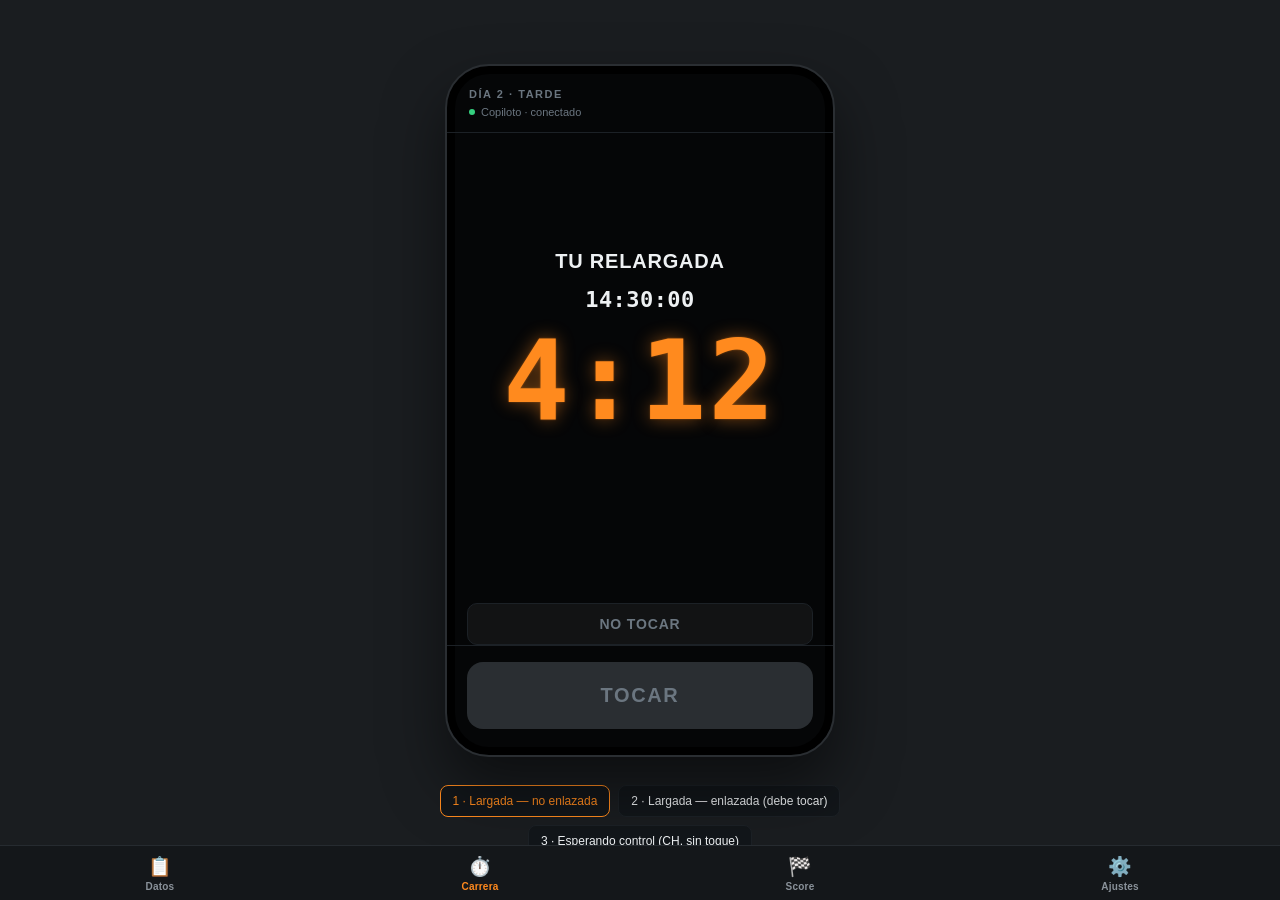
==== index.html @ ff58a770 "Snapshot: mockups iniciales antes de unificar en app real" ====
<!DOCTYPE html>
<html lang="es">
<head>
<meta charset="UTF-8">
<meta name="viewport" content="width=device-width, initial-scale=1.0, viewport-fit=cover">
<meta name="theme-color" content="#0b0d0f">
<link rel="manifest" href="manifest.json">
<link rel="apple-touch-icon" href="icon.png">
<meta name="apple-mobile-web-app-capable" content="yes">
<meta name="apple-mobile-web-app-status-bar-style" content="black-translucent">
<title>1000 Millas — Copiloto</title>
<style>
  :root{
    --bg-panel:#14171a; --amber:#ff8a1e; --amber-dim:rgba(255,138,30,0.14);
    --muted:#8a929a; --line:#262b30;
  }
  *{box-sizing:border-box;}
  html,body{margin:0;padding:0;height:100%;background:#000;font-family:-apple-system,"Segoe UI",Roboto,sans-serif;overflow:hidden;}
  #app{display:flex;flex-direction:column;height:100vh;height:100dvh;}
  .screens{flex:1;position:relative;}
  .screens iframe{
    position:absolute; inset:0; width:100%; height:100%; border:none;
    display:none; background:#0b0d0f;
  }
  .screens iframe.active{display:block;}
  .tabbar{
    display:flex; background:var(--bg-panel); border-top:1px solid var(--line);
    padding-bottom:env(safe-area-inset-bottom);
  }
  .tab{
    flex:1; display:flex; flex-direction:column; align-items:center; gap:3px;
    padding:9px 0 8px; cursor:pointer; color:var(--muted); background:none; border:none;
    font-family:inherit;
  }
  .tab.active{color:var(--amber);}
  .tab .ticon{font-size:19px;}
  .tab .tlabel{font-size:10px; font-weight:700; letter-spacing:.02em;}
</style>
</head>
<body>
<div id="app">
  <div class="screens" id="screens"></div>
  <div class="tabbar" id="tabbar"></div>
</div>

<script>
const tabs = [
  {id:"datos",   icon:"📋", label:"Datos",   src:"screens/datos.html"},
  {id:"carrera", icon:"⏱️", label:"Carrera", src:"screens/carrera.html"},
  {id:"score",   icon:"🏁", label:"Score",   src:"screens/score.html"},
  {id:"ajustes", icon:"⚙️", label:"Ajustes", src:"screens/ajustes.html"}
];
let active = "carrera";

const screensEl = document.getElementById("screens");
const tabbarEl = document.getElementById("tabbar");

tabs.forEach(t=>{
  const f = document.createElement("iframe");
  f.id = "frame-" + t.id;
  f.src = t.src;
  f.loading = "eager";
  screensEl.appendChild(f);
});

function render(){
  tabs.forEach(t=>{
    document.getElementById("frame-"+t.id).classList.toggle("active", t.id === active);
  });
  tabbarEl.innerHTML = "";
  tabs.forEach(t=>{
    const b = document.createElement("button");
    b.className = "tab" + (t.id === active ? " active" : "");
    b.innerHTML = '<span class="ticon">'+t.icon+'</span><span class="tlabel">'+t.label+'</span>';
    b.onclick = ()=>{ active = t.id; render(); };
    tabbarEl.appendChild(b);
  });
}
render();

if("serviceWorker" in navigator){
  window.addEventListener("load", ()=>{
    navigator.serviceWorker.register("sw.js").catch(()=>{});
  });
}
</script>
</body>
</html>
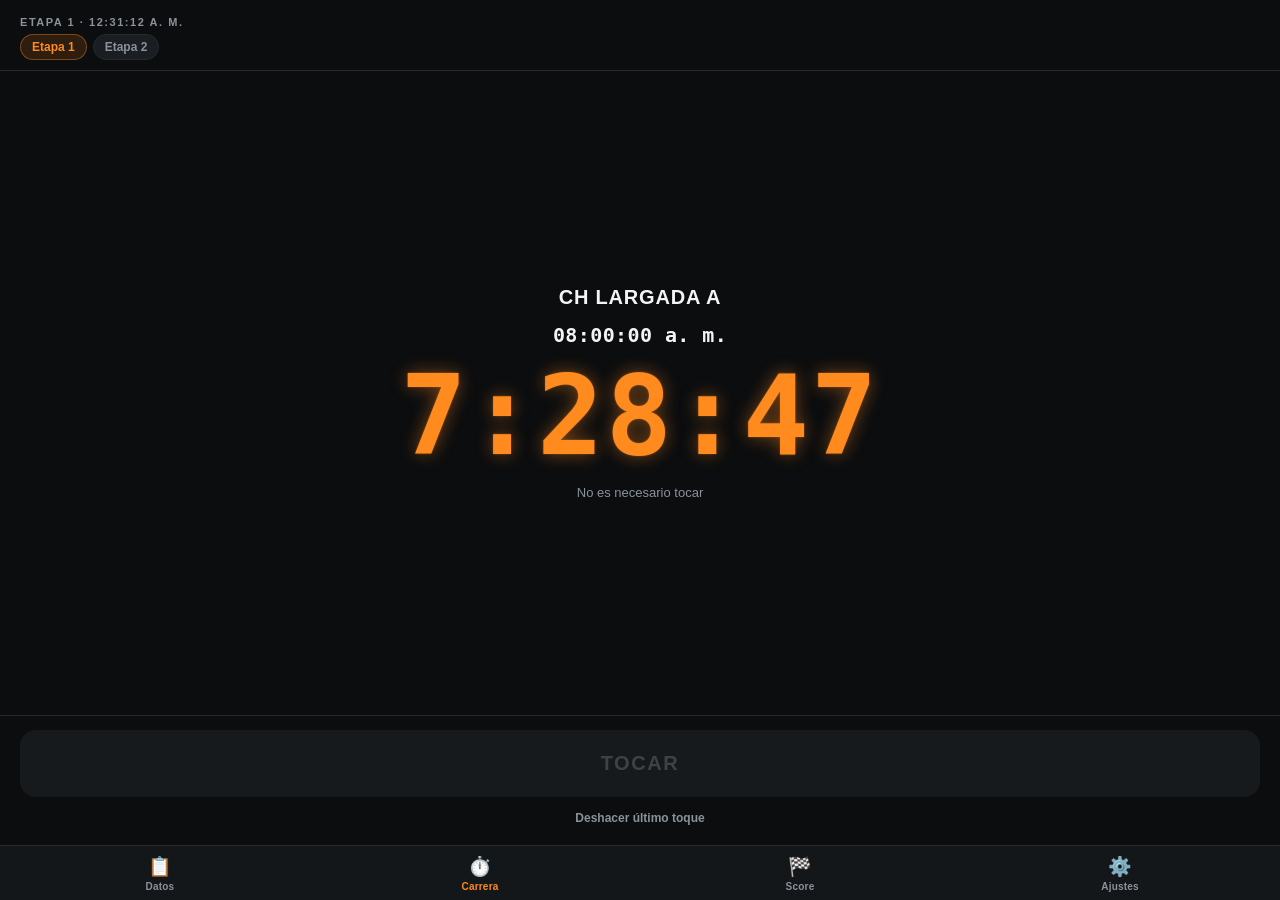
==== commit cf214bf4: "Unificar las 4 pantallas en una sola app con estado compartido y motor de cronometro real Reemplaza " ====
--- a/index.html
+++ b/index.html
@@ -9,80 +9,151 @@
 <meta name="apple-mobile-web-app-capable" content="yes">
 <meta name="apple-mobile-web-app-status-bar-style" content="black-translucent">
 <title>1000 Millas — Copiloto</title>
-<style>
-  :root{
-    --bg-panel:#14171a; --amber:#ff8a1e; --amber-dim:rgba(255,138,30,0.14);
-    --muted:#8a929a; --line:#262b30;
-  }
-  *{box-sizing:border-box;}
-  html,body{margin:0;padding:0;height:100%;background:#000;font-family:-apple-system,"Segoe UI",Roboto,sans-serif;overflow:hidden;}
-  #app{display:flex;flex-direction:column;height:100vh;height:100dvh;}
-  .screens{flex:1;position:relative;}
-  .screens iframe{
-    position:absolute; inset:0; width:100%; height:100%; border:none;
-    display:none; background:#0b0d0f;
-  }
-  .screens iframe.active{display:block;}
-  .tabbar{
-    display:flex; background:var(--bg-panel); border-top:1px solid var(--line);
-    padding-bottom:env(safe-area-inset-bottom);
-  }
-  .tab{
-    flex:1; display:flex; flex-direction:column; align-items:center; gap:3px;
-    padding:9px 0 8px; cursor:pointer; color:var(--muted); background:none; border:none;
-    font-family:inherit;
-  }
-  .tab.active{color:var(--amber);}
-  .tab .ticon{font-size:19px;}
-  .tab .tlabel{font-size:10px; font-weight:700; letter-spacing:.02em;}
-</style>
+<link rel="stylesheet" href="css/app.css">
 </head>
 <body>
 <div id="app">
-  <div class="screens" id="screens"></div>
+  <div class="screens" id="screens">
+
+    <section class="screen" id="screen-datos">
+      <div class="topbar">
+        <div class="title">Datos</div>
+        <div class="subtitle">Arrastrá con ⠿ para reordenar. Tocá un renglón para editarlo.</div>
+      </div>
+      <div class="daytabs" id="dayTabs"></div>
+      <div class="horariosBox">
+        <h4>Horarios de la etapa (largada / relargada)</h4>
+        <div id="horariosList"></div>
+        <button class="addHorario" id="addHorarioBtn">+ Horario</button>
+      </div>
+      <div class="list" id="list"></div>
+      <div class="addrow">
+        <button class="addbtn" id="addCH">+ CH</button>
+        <button class="addbtn" id="addCS">+ CS</button>
+        <button class="addbtn" id="addPCSET">+ Set de PC</button>
+      </div>
+    </section>
+
+    <section class="screen" id="screen-carrera">
+      <div class="race">
+        <div class="race-topbar">
+          <div class="race-eyebrow" id="raceContext">—</div>
+          <div class="race-daytabs" id="raceDayTabs"></div>
+        </div>
+        <div class="stage">
+          <div class="label-main" id="labelMain">—</div>
+          <div class="hora-abs" id="horaAbs"></div>
+          <div class="digits" id="digits">00:00</div>
+          <div class="sublabel" id="sublabel"></div>
+        </div>
+        <div class="banner" id="banner"></div>
+        <div class="race-bottom">
+          <button class="tocar" id="tocarBtn">Tocar</button>
+          <button class="undoBtn" id="undoBtn">Deshacer último toque</button>
+        </div>
+      </div>
+    </section>
+
+    <section class="screen" id="screen-score">
+      <div class="topbar">
+        <div class="titlerow">
+          <div class="title">Score</div>
+          <button class="shareicon" id="shareBtn" title="Compartir resultados">
+            <svg width="18" height="18" viewBox="0 0 24 24" fill="currentColor"><path d="M18 16.08c-.76 0-1.44.3-1.96.77L8.91 12.7c.05-.23.09-.46.09-.7s-.04-.47-.09-.7l7.05-4.11c.54.5 1.25.81 2.04.81 1.66 0 3-1.34 3-3s-1.34-3-3-3-3 1.34-3 3c0 .24.04.47.09.7L8.04 9.81C7.5 9.31 6.79 9 6 9c-1.66 0-3 1.34-3 3s1.34 3 3 3c.79 0 1.5-.31 2.04-.81l7.12 4.16c-.05.21-.08.43-.08.65 0 1.61 1.31 2.92 2.92 2.92 1.61 0 2.92-1.31 2.92-2.92s-1.31-2.92-2.92-2.92z"/></svg>
+          </button>
+        </div>
+        <div class="subtitle">Resultados de los PC de cada etapa</div>
+      </div>
+      <div class="daytabs" id="scoreDayTabs"></div>
+      <div id="descarteNote"></div>
+      <div class="score-list" id="scoreList"></div>
+      <div class="summary" id="summary"></div>
+      <div class="shareStatus" id="shareStatus"></div>
+    </section>
+
+    <section class="screen" id="screen-ajustes">
+      <div class="topbar"><div class="title">Ajustes</div></div>
+      <div class="scroll">
+
+        <div class="section">
+          <div class="sectionTitle">Auto</div>
+          <div class="card">
+            <div class="item">
+              <div class="item-label"><span class="t">Número del auto</span></div>
+              <input type="text" id="numeroInput">
+            </div>
+            <div class="item">
+              <div class="item-label"><span class="t">Año del auto</span><span class="d">Determina el coeficiente de penalización</span></div>
+              <input type="text" id="anioInput">
+            </div>
+            <div class="item">
+              <div class="item-label"><span class="t">Coeficiente aplicado</span></div>
+              <span class="derived" id="coefValue">—</span>
+            </div>
+          </div>
+        </div>
+
+        <div class="section">
+          <div class="sectionTitle">Sincronización del reloj</div>
+          <div class="card">
+            <div class="item">
+              <div class="item-label"><span class="t">Método preferido</span></div>
+              <select id="metodoSelect">
+                <option value="camara">Cámara</option>
+                <option value="https">HTTPS</option>
+                <option value="manual">Manual</option>
+              </select>
+            </div>
+          </div>
+          <button class="calbtn" id="calBtn">Calibrar hora oficial de hoy</button>
+          <div class="statusline" id="calStatus"><span class="dot off"></span><span>Todavía no calibraste hoy</span></div>
+        </div>
+
+        <div class="section">
+          <div class="sectionTitle">Pulsadores</div>
+          <div class="card">
+            <div class="item">
+              <div class="item-label"><span class="t">Modo dual piloto-copiloto</span><span class="d">Promedia el toque de ambos pulsadores</span></div>
+              <div class="switch" id="dualSwitch"><div class="knob"></div></div>
+            </div>
+            <div class="item" id="tolItem">
+              <div class="item-label"><span class="t">Tolerancia de discrepancia</span><span class="d">Si difieren más, se descarta el outlier</span></div>
+              <input type="text" id="tolInput"> <span style="color:var(--muted);font-size:12px;">ms</span>
+            </div>
+            <div class="item">
+              <div class="item-label"><span class="t">Pulsador copiloto</span></div>
+              <button class="pairbtn" id="pairCopiloto">Conectado</button>
+            </div>
+            <div class="item" id="pairPilotoItem">
+              <div class="item-label"><span class="t">Pulsador piloto</span></div>
+              <button class="pairbtn" id="pairPiloto">Emparejar</button>
+            </div>
+          </div>
+        </div>
+
+        <div class="section">
+          <div class="sectionTitle">Alertas</div>
+          <div class="card">
+            <div class="item">
+              <div class="item-label"><span class="t">Umbral de chicharra</span><span class="d">Segundos antes del cierre para empezar a sonar</span></div>
+              <input type="text" id="umbralInput"> <span style="color:var(--muted);font-size:12px;">s</span>
+            </div>
+          </div>
+        </div>
+
+        <div class="section">
+          <div class="sectionTitle">Datos de la carrera</div>
+          <button class="calbtn danger" id="wipeBtn">Eliminar datos cargados</button>
+          <div class="statusline"><span>Borra la hoja de ruta, horarios y resultados. No toca los ajustes del auto ni de los pulsadores.</span></div>
+        </div>
+
+      </div>
+    </section>
+
+  </div>
   <div class="tabbar" id="tabbar"></div>
 </div>
 
-<script>
-const tabs = [
-  {id:"datos",   icon:"📋", label:"Datos",   src:"screens/datos.html"},
-  {id:"carrera", icon:"⏱️", label:"Carrera", src:"screens/carrera.html"},
-  {id:"score",   icon:"🏁", label:"Score",   src:"screens/score.html"},
-  {id:"ajustes", icon:"⚙️", label:"Ajustes", src:"screens/ajustes.html"}
-];
-let active = "carrera";
-
-const screensEl = document.getElementById("screens");
-const tabbarEl = document.getElementById("tabbar");
-
-tabs.forEach(t=>{
-  const f = document.createElement("iframe");
-  f.id = "frame-" + t.id;
-  f.src = t.src;
-  f.loading = "eager";
-  screensEl.appendChild(f);
-});
-
-function render(){
-  tabs.forEach(t=>{
-    document.getElementById("frame-"+t.id).classList.toggle("active", t.id === active);
-  });
-  tabbarEl.innerHTML = "";
-  tabs.forEach(t=>{
-    const b = document.createElement("button");
-    b.className = "tab" + (t.id === active ? " active" : "");
-    b.innerHTML = '<span class="ticon">'+t.icon+'</span><span class="tlabel">'+t.label+'</span>';
-    b.onclick = ()=>{ active = t.id; render(); };
-    tabbarEl.appendChild(b);
-  });
-}
-render();
-
-if("serviceWorker" in navigator){
-  window.addEventListener("load", ()=>{
-    navigator.serviceWorker.register("sw.js").catch(()=>{});
-  });
-}
-</script>
+<script type="module" src="js/app.js"></script>
 </body>
 </html>
--- a/css/app.css
+++ b/css/app.css
@@ -0,0 +1,244 @@
+:root{
+  --bg-app:#0b0d0f; --bg-panel:#14171a; --bg-panel-2:#1a1e22;
+  --amber:#ff8a1e; --amber-dim:rgba(255,138,30,0.14); --amber-glow:rgba(255,138,30,0.45);
+  --blue:#5b9dff; --blue-dim:rgba(91,157,255,0.14);
+  --teal:#35c9c9; --teal-dim:rgba(53,201,201,0.14);
+  --green:#35d07f; --green-dim:rgba(53,208,127,0.12); --green-glow:rgba(53,208,127,0.35);
+  --red:#ff5b5b; --red-dim:rgba(255,91,91,0.12); --red-glow:rgba(255,59,59,0.4);
+  --muted:#8a929a; --line:#262b30; --text:#f2f4f5;
+  --mono: ui-monospace, "SF Mono", "Cascadia Mono", Menlo, Consolas, monospace;
+  --sans: -apple-system, "Segoe UI", Roboto, Helvetica, Arial, sans-serif;
+}
+*{box-sizing:border-box;}
+html,body{margin:0;padding:0;height:100%;background:#000;font-family:var(--sans);overflow:hidden;}
+#app{display:flex;flex-direction:column;height:100vh;height:100dvh;}
+.screens{flex:1;position:relative;background:var(--bg-app);}
+.screen{
+  position:absolute; inset:0; overflow-y:auto; display:none;
+  scrollbar-width:none; -ms-overflow-style:none;
+}
+.screen::-webkit-scrollbar{display:none;width:0;height:0;}
+.screen.active{display:flex; flex-direction:column;}
+
+.tabbar{
+  display:flex; background:var(--bg-panel); border-top:1px solid var(--line);
+  padding-bottom:env(safe-area-inset-bottom);
+}
+.tab{
+  flex:1; display:flex; flex-direction:column; align-items:center; gap:3px;
+  padding:9px 0 8px; cursor:pointer; color:var(--muted); background:none; border:none;
+  font-family:inherit;
+}
+.tab.active{color:var(--amber);}
+.tab .ticon{font-size:19px;}
+.tab .tlabel{font-size:10px; font-weight:700; letter-spacing:.02em;}
+
+/* ---------- Componentes compartidos (Datos / Ajustes) ---------- */
+.topbar{padding:20px 20px 0;display:flex;flex-direction:column;gap:12px;}
+.title{font-size:22px;font-weight:800;color:var(--text);}
+.subtitle{font-size:12px;color:var(--muted);}
+
+.daytabs{display:flex;gap:8px;padding:0 20px 12px;border-bottom:1px solid var(--line);flex-wrap:wrap;}
+.daytab{padding:8px 14px;border-radius:20px;font-size:13px;font-weight:700;background:var(--bg-panel-2);color:var(--muted);border:1px solid var(--line);cursor:pointer;}
+.daytab.active{background:var(--amber-dim);color:var(--amber);border-color:rgba(255,138,30,.4);}
+.daytab.add{color:var(--text);border-style:dashed;}
+
+.horariosBox{margin:12px 16px 0;padding:12px 14px;background:var(--bg-panel);border:1px solid var(--line);border-radius:12px;}
+.horariosBox h4{margin:0 0 8px;font-size:12px;color:var(--muted);text-transform:uppercase;letter-spacing:.05em;font-weight:800;}
+.horarioItem{display:flex;align-items:center;gap:8px;margin-bottom:6px;}
+.horarioItem input.nombre{flex:1.2;font-family:var(--sans);background:var(--bg-panel-2);border:1px solid var(--line);color:var(--text);padding:7px 9px;border-radius:7px;font-size:13px;}
+.horarioItem button{background:none;border:none;color:var(--red);cursor:pointer;font-size:15px;padding:0 4px;}
+.addHorario{background:none;border:1px dashed var(--line);color:var(--muted);border-radius:8px;padding:6px 10px;font-size:12px;cursor:pointer;font-weight:700;}
+.addHorario:hover{color:var(--amber);border-color:var(--amber);}
+
+.timepill{
+  flex:1; background:var(--bg-panel-2); border:1px solid var(--line); color:var(--amber);
+  padding:7px 9px; border-radius:7px; font-size:13px; font-family:var(--mono); font-weight:700;
+  cursor:pointer; text-align:center;
+}
+
+.list{flex:1;overflow-y:auto;padding:12px 16px 8px;display:flex;flex-direction:column;gap:8px;scrollbar-width:none;-ms-overflow-style:none;}
+.list::-webkit-scrollbar{display:none;width:0;height:0;}
+.row{background:var(--bg-panel);border:1px solid var(--line);border-radius:12px;padding:12px 14px;display:flex;flex-direction:column;gap:6px;transition:opacity .1s ease;}
+.row.dragging{opacity:.35;}
+.row.dragover{border-color:var(--amber);}
+.row-top{display:flex;align-items:center;gap:10px;}
+.handle{cursor:grab;color:var(--muted);font-size:17px;padding:0 2px;touch-action:none;user-select:none;line-height:1;background:none;border:none;}
+.handle:active{cursor:grabbing;color:var(--amber);}
+.badge{font-family:var(--mono);font-weight:800;font-size:11px;padding:4px 8px;border-radius:6px;letter-spacing:.03em;flex-shrink:0;}
+.badge.CH{background:var(--blue-dim);color:var(--blue);}
+.badge.PCSET{background:var(--amber-dim);color:var(--amber);}
+.badge.CS{background:var(--teal-dim);color:var(--teal);}
+.row-name{font-weight:700;color:var(--text);font-size:14px;flex:1;cursor:pointer;}
+.row-time{font-family:var(--mono);color:var(--muted);font-size:12px;cursor:pointer;text-align:right;}
+.chainpill{display:inline-flex;align-items:center;gap:4px;font-size:11px;color:var(--amber);background:var(--amber-dim);padding:2px 8px;border-radius:20px;font-weight:700;width:fit-content;}
+.editform{display:none;flex-direction:column;gap:10px;margin-top:8px;padding-top:10px;border-top:1px solid var(--line);}
+.editform.open{display:flex;}
+.field{display:flex;flex-direction:column;gap:4px;}
+.field label{font-size:11px;color:var(--muted);text-transform:uppercase;letter-spacing:.05em;font-weight:700;}
+.field input, .field select{background:var(--bg-panel-2);border:1px solid var(--line);color:var(--text);padding:9px 10px;border-radius:8px;font-family:var(--sans);font-size:14px;}
+.field input[type="text"]{font-family:var(--mono);}
+.row2{display:flex;gap:10px;}
+.row2 .field{flex:1;}
+.pcgrid{display:flex;flex-direction:column;gap:6px;}
+.pcgrid .pcitem{display:flex;align-items:center;gap:8px;}
+.pcgrid .pclabel{font-family:var(--mono);font-size:12px;color:var(--amber);width:44px;flex-shrink:0;font-weight:700;}
+.deleterow{color:var(--red);font-size:12px;font-weight:700;background:none;border:none;cursor:pointer;align-self:flex-start;padding:4px 0;}
+.addrow{display:flex;gap:6px;padding:10px 16px 16px;}
+.addbtn{flex:1;padding:12px 6px;border-radius:10px;border:1px dashed var(--line);background:none;color:var(--muted);font-weight:700;font-size:12px;cursor:pointer;}
+.addbtn:hover{color:var(--amber);border-color:var(--amber);}
+
+/* ---------- Teclado numerico compartido (Datos / Ajustes) ---------- */
+.tp-overlay{
+  position:fixed; inset:0; background:rgba(0,0,0,.55); display:none;
+  align-items:flex-end; justify-content:center; z-index:100;
+}
+.tp-overlay.show{display:flex;}
+.tp-sheet{
+  width:100%; max-width:440px; background:var(--bg-panel); border-top:1px solid var(--line);
+  border-radius:20px 20px 0 0; padding:16px 16px calc(20px + env(safe-area-inset-bottom));
+  display:flex; flex-direction:column; gap:14px;
+}
+.tp-header{font-size:12px; color:var(--muted); text-transform:uppercase; letter-spacing:.06em; font-weight:800; text-align:center;}
+.tp-display{font-family:var(--mono); font-size:34px; font-weight:800; color:var(--amber); text-align:center; letter-spacing:.03em;}
+.tp-grid{display:grid; grid-template-columns:repeat(3,1fr); gap:8px;}
+.tp-grid button{
+  padding:16px 0; border-radius:10px; border:1px solid var(--line); background:var(--bg-panel-2);
+  color:var(--text); font-size:20px; font-weight:700; cursor:pointer; font-family:var(--mono);
+}
+.tp-grid button:active{background:var(--amber-dim); color:var(--amber);}
+.tp-done{
+  padding:14px; border-radius:10px; border:none; background:var(--amber); color:#1a1204;
+  font-weight:800; font-size:15px; cursor:pointer;
+}
+
+/* ---------- Carrera ---------- */
+.race{flex:1;display:flex;flex-direction:column;background:var(--bg-app);position:relative;}
+.race-topbar{padding:16px 20px 10px;display:flex;flex-direction:column;gap:6px;border-bottom:1px solid var(--line);}
+.race-eyebrow{font-size:11px;letter-spacing:.14em;text-transform:uppercase;color:var(--muted);font-weight:600;}
+.race-daytabs{display:flex;gap:6px;flex-wrap:wrap;}
+.race-daytabs .daytab{padding:5px 11px;font-size:12px;}
+
+.stage{
+  flex:1; display:flex; flex-direction:column; align-items:center; justify-content:center;
+  padding:18px 20px; gap:14px; position:relative;
+}
+.label-main{
+  font-size:20px; letter-spacing:.04em; text-transform:uppercase; color:var(--text); font-weight:800;
+  text-align:center;
+}
+.digits{
+  font-family:var(--mono); font-weight:700; letter-spacing:.02em;
+  font-size:clamp(64px,18vw,110px); color:var(--amber);
+  text-shadow:0 0 18px var(--amber-glow), 0 0 2px var(--amber-glow);
+  font-variant-numeric:tabular-nums; line-height:1;
+}
+.digits.neg{color:var(--red); text-shadow:0 0 18px var(--red-glow);}
+.digits.critical{font-size:clamp(96px,26vw,168px); color:var(--red); text-shadow:0 0 30px var(--red-glow);}
+.hora-abs{font-family:var(--mono); font-weight:700; font-size:20px; color:var(--text); letter-spacing:.02em; display:none;}
+.hora-abs.show{display:block;}
+
+.sublabel{color:var(--muted); font-size:13px; text-align:center; max-width:320px;}
+
+.banner{
+  margin:0 20px; padding:12px 16px; border-radius:10px; text-align:center;
+  font-weight:700; font-size:14px; letter-spacing:.06em; text-transform:uppercase;
+  display:none;
+}
+.banner.show{display:block;}
+.banner.debe{background:rgba(255,59,59,.14); color:var(--red); border:1px solid rgba(255,59,59,.4);
+  animation:pulse 1.1s ease-in-out infinite;}
+.banner.info{background:rgba(255,255,255,.05); color:var(--muted); border:1px solid var(--line);}
+@keyframes pulse{0%,100%{opacity:1;}50%{opacity:.55;}}
+
+.race-bottom{
+  padding:14px 20px calc(16px + env(safe-area-inset-bottom)); display:flex; flex-direction:column; gap:10px;
+  border-top:1px solid var(--line);
+}
+.tocar{
+  width:100%; padding:22px; border-radius:16px; border:none;
+  background:var(--amber); color:#1a1204; font-family:var(--sans);
+  font-weight:800; font-size:20px; letter-spacing:.08em; text-transform:uppercase;
+  box-shadow:0 6px 0 #b25f10, 0 10px 24px rgba(255,138,30,.25);
+  cursor:pointer; transition:transform .05s ease;
+}
+.tocar:active{transform:translateY(4px); box-shadow:0 2px 0 #b25f10;}
+.tocar.disabled{background:#2a2e32; color:var(--muted); box-shadow:none; cursor:default; pointer-events:none;}
+.undoBtn{background:none;border:none;color:var(--muted);font-size:12px;font-weight:700;cursor:pointer;align-self:center;padding:4px;}
+.undoBtn:hover{color:var(--red);}
+
+/* ---------- Score ---------- */
+.noDescarteNote{margin:10px 16px 0;font-size:11px;color:var(--muted);background:var(--bg-panel);border:1px solid var(--line);padding:8px 10px;border-radius:8px;text-align:center;}
+.score-list{flex:1;overflow-y:auto;padding:10px 16px 6px;display:flex;flex-direction:column;gap:5px;scrollbar-width:none;-ms-overflow-style:none;}
+.score-list::-webkit-scrollbar{display:none;width:0;height:0;}
+.score-empty{margin:16px;padding:20px;text-align:center;color:var(--muted);font-size:13px;background:var(--bg-panel);border:1px solid var(--line);border-radius:12px;}
+.srow{background:var(--bg-panel);border:1px solid var(--line);border-radius:9px;padding:7px 12px;display:flex;align-items:center;gap:10px;}
+.srow.descartada{opacity:.45;}
+.pcnum{font-family:var(--mono);font-weight:800;color:var(--text);font-size:13px;width:52px;flex-shrink:0;}
+.deltacol{flex:1;display:flex;align-items:baseline;gap:6px;}
+.delta{font-family:var(--mono);font-weight:800;font-size:14px;}
+.delta.pos{color:var(--green);}
+.delta.neg{color:var(--red);}
+.deltalabel{font-size:10px;color:var(--muted);}
+.pointscol{text-align:right;flex-shrink:0;display:flex;align-items:baseline;gap:4px;}
+.points{font-family:var(--mono);font-weight:800;font-size:13px;color:var(--text);}
+.pointslabel{font-size:9px;color:var(--muted);text-transform:uppercase;letter-spacing:.03em;}
+.tope{font-size:9px;color:var(--red);font-weight:700;}
+.descartetag{
+  font-size:9px;font-weight:800;letter-spacing:.04em;color:var(--muted);
+  background:rgba(255,255,255,.05);padding:2px 6px;border-radius:5px;flex-shrink:0;
+}
+
+.summary{margin:8px 16px 18px;padding:14px 16px;background:var(--bg-panel);border:1px solid var(--line);border-radius:14px;display:flex;flex-direction:column;gap:8px;}
+.sumrow{display:flex;justify-content:space-between;align-items:center;min-height:22px;}
+.sumlabel{font-size:13px;color:var(--muted);}
+.sumvalue{font-family:var(--mono);font-weight:800;font-size:18px;color:var(--text);}
+.sumvalue.final{color:var(--amber);font-size:22px;}
+.sumvalue.pos{color:var(--green);}
+.sumvalue.neg{color:var(--red);}
+.sumvalue-group{display:flex;align-items:baseline;gap:6px;}
+.divider{border-top:1px solid var(--line);margin:2px 0;}
+.titlerow{display:flex;align-items:center;justify-content:space-between;}
+.shareicon{
+  width:36px; height:36px; border-radius:10px; border:1px solid var(--line);
+  background:var(--bg-panel); color:var(--amber); font-size:17px; font-weight:800;
+  cursor:pointer; display:flex; align-items:center; justify-content:center;
+}
+.shareicon:active{background:var(--amber-dim);}
+.shareStatus{padding:0 16px 10px; font-size:11px; color:var(--muted); text-align:center; min-height:10px;}
+
+/* ---------- Ajustes ---------- */
+.scroll{flex:1;overflow-y:auto;padding:8px 16px 24px;display:flex;flex-direction:column;gap:18px;scrollbar-width:none;-ms-overflow-style:none;}
+.scroll::-webkit-scrollbar{display:none;width:0;height:0;}
+.section{display:flex;flex-direction:column;gap:8px;}
+.sectionTitle{font-size:11px;color:var(--muted);text-transform:uppercase;letter-spacing:.06em;font-weight:800;padding:0 4px;}
+.card{background:var(--bg-panel);border:1px solid var(--line);border-radius:14px;overflow:hidden;}
+.item{padding:13px 14px;display:flex;align-items:center;gap:10px;border-bottom:1px solid var(--line);}
+.item:last-child{border-bottom:none;}
+.item-label{flex:1;display:flex;flex-direction:column;gap:2px;}
+.item-label .t{font-size:14px;color:var(--text);font-weight:600;}
+.item-label .d{font-size:11px;color:var(--muted);}
+.item input[type="text"], .item input[type="number"], .item select{
+  background:var(--bg-panel-2); border:1px solid var(--line); color:var(--text);
+  padding:8px 10px; border-radius:8px; font-family:var(--mono); font-size:13px; width:92px; text-align:right;
+}
+.item select{width:auto; font-family:var(--sans); text-align:left;}
+.switch{width:44px;height:26px;background:var(--bg-panel-2);border:1px solid var(--line);border-radius:20px;position:relative;cursor:pointer;flex-shrink:0;}
+.switch.on{background:rgba(255,138,30,.25);border-color:var(--amber);}
+.switch .knob{position:absolute;top:2px;left:2px;width:20px;height:20px;border-radius:50%;background:var(--muted);transition:left .15s ease, background .15s ease;}
+.switch.on .knob{left:20px;background:var(--amber);}
+.derived{font-family:var(--mono);color:var(--amber);font-weight:800;font-size:14px;}
+.statusline{padding:4px 14px 12px;font-size:12px;color:var(--muted);display:flex;align-items:center;gap:6px;}
+.dot{width:7px;height:7px;border-radius:50%;background:var(--green);flex-shrink:0;}
+.dot.off{background:var(--red);}
+.calbtn{
+  width:calc(100% - 28px); margin:6px 14px 14px; padding:13px; border-radius:10px; border:none;
+  background:var(--amber); color:#1a1204; font-weight:800; font-size:14px; cursor:pointer;
+}
+.calbtn.danger{background:var(--red); color:#2a0505;}
+.pairbtn{
+  background:none; border:1px solid var(--line); color:var(--muted); padding:6px 12px;
+  border-radius:8px; font-size:12px; font-weight:700; cursor:pointer;
+}
+.pairbtn.connected{color:var(--green); border-color:rgba(53,208,127,.4);}
+.disabled{opacity:.4; pointer-events:none;}
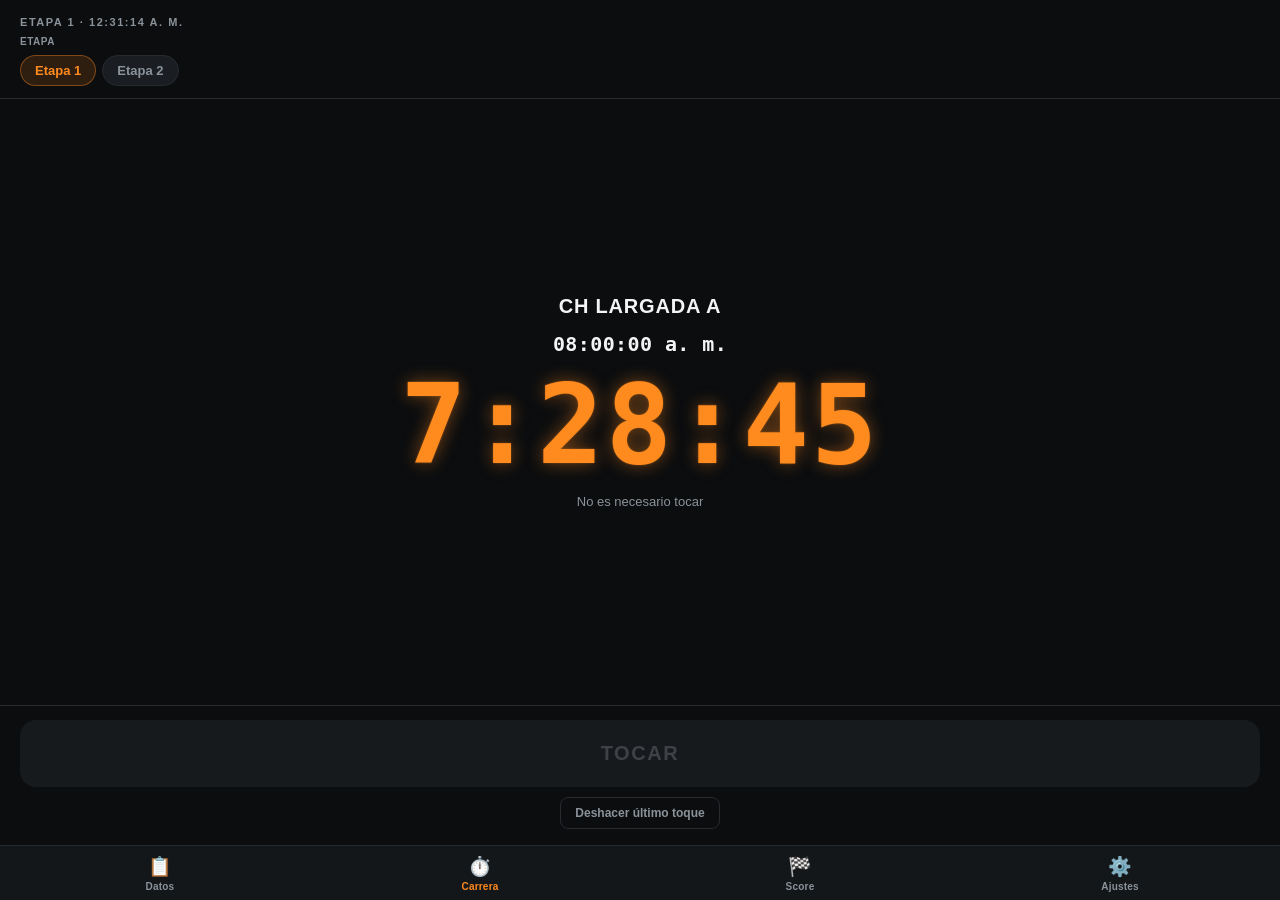
==== commit c9ea7b7c: "Fix Datos y Carrera" ====
--- a/index.html
+++ b/index.html
@@ -38,6 +38,7 @@
       <div class="race">
         <div class="race-topbar">
           <div class="race-eyebrow" id="raceContext">—</div>
+          <div class="race-tabslabel">Etapa</div>
           <div class="race-daytabs" id="raceDayTabs"></div>
         </div>
         <div class="stage">
--- a/css/app.css
+++ b/css/app.css
@@ -42,6 +42,9 @@
 .daytab{padding:8px 14px;border-radius:20px;font-size:13px;font-weight:700;background:var(--bg-panel-2);color:var(--muted);border:1px solid var(--line);cursor:pointer;}
 .daytab.active{background:var(--amber-dim);color:var(--amber);border-color:rgba(255,138,30,.4);}
 .daytab.add{color:var(--text);border-style:dashed;}
+.daytabWrap{display:inline-flex;align-items:center;gap:2px;}
+.daytabDel{background:none;border:none;color:var(--muted);font-size:12px;cursor:pointer;padding:2px 4px;}
+.daytabDel:hover{color:var(--red);}
 
 .horariosBox{margin:12px 16px 0;padding:12px 14px;background:var(--bg-panel);border:1px solid var(--line);border-radius:12px;}
 .horariosBox h4{margin:0 0 8px;font-size:12px;color:var(--muted);text-transform:uppercase;letter-spacing:.05em;font-weight:800;}
@@ -60,8 +63,13 @@
 .list{flex:1;overflow-y:auto;padding:12px 16px 8px;display:flex;flex-direction:column;gap:8px;scrollbar-width:none;-ms-overflow-style:none;}
 .list::-webkit-scrollbar{display:none;width:0;height:0;}
 .row{background:var(--bg-panel);border:1px solid var(--line);border-radius:12px;padding:12px 14px;display:flex;flex-direction:column;gap:6px;transition:opacity .1s ease;}
-.row.dragging{opacity:.35;}
+.row.dragging{opacity:.85;box-shadow:0 8px 20px rgba(0,0,0,.4);}
 .row.dragover{border-color:var(--amber);}
+.row.done{opacity:.55;}
+.donecheck{color:var(--green);font-weight:800;font-size:13px;}
+.chainpill.done{color:var(--green);background:rgba(53,208,127,.14);}
+.lockedNote{font-size:12px;color:var(--muted);background:rgba(255,255,255,.04);border:1px solid var(--line);border-radius:8px;padding:8px 10px;}
+.timepill.locked{opacity:.5;cursor:default;}
 .row-top{display:flex;align-items:center;gap:10px;}
 .handle{cursor:grab;color:var(--muted);font-size:17px;padding:0 2px;touch-action:none;user-select:none;line-height:1;background:none;border:none;}
 .handle:active{cursor:grabbing;color:var(--amber);}
@@ -114,10 +122,11 @@
 
 /* ---------- Carrera ---------- */
 .race{flex:1;display:flex;flex-direction:column;background:var(--bg-app);position:relative;}
-.race-topbar{padding:16px 20px 10px;display:flex;flex-direction:column;gap:6px;border-bottom:1px solid var(--line);}
+.race-topbar{padding:16px 20px 12px;display:flex;flex-direction:column;gap:8px;border-bottom:1px solid var(--line);}
 .race-eyebrow{font-size:11px;letter-spacing:.14em;text-transform:uppercase;color:var(--muted);font-weight:600;}
 .race-daytabs{display:flex;gap:6px;flex-wrap:wrap;}
-.race-daytabs .daytab{padding:5px 11px;font-size:12px;}
+.race-daytabs .daytab{padding:7px 14px;font-size:13px;}
+.race-tabslabel{font-size:10px;color:var(--muted);text-transform:uppercase;letter-spacing:.05em;font-weight:700;}
 
 .stage{
   flex:1; display:flex; flex-direction:column; align-items:center; justify-content:center;
@@ -164,8 +173,8 @@
 }
 .tocar:active{transform:translateY(4px); box-shadow:0 2px 0 #b25f10;}
 .tocar.disabled{background:#2a2e32; color:var(--muted); box-shadow:none; cursor:default; pointer-events:none;}
-.undoBtn{background:none;border:none;color:var(--muted);font-size:12px;font-weight:700;cursor:pointer;align-self:center;padding:4px;}
-.undoBtn:hover{color:var(--red);}
+.undoBtn{background:none;border:1px solid var(--line);color:var(--muted);font-size:12px;font-weight:700;cursor:pointer;align-self:center;padding:8px 14px;border-radius:8px;}
+.undoBtn:hover{color:var(--red);border-color:rgba(255,91,91,.4);}
 
 /* ---------- Score ---------- */
 .noDescarteNote{margin:10px 16px 0;font-size:11px;color:var(--muted);background:var(--bg-panel);border:1px solid var(--line);padding:8px 10px;border-radius:8px;text-align:center;}
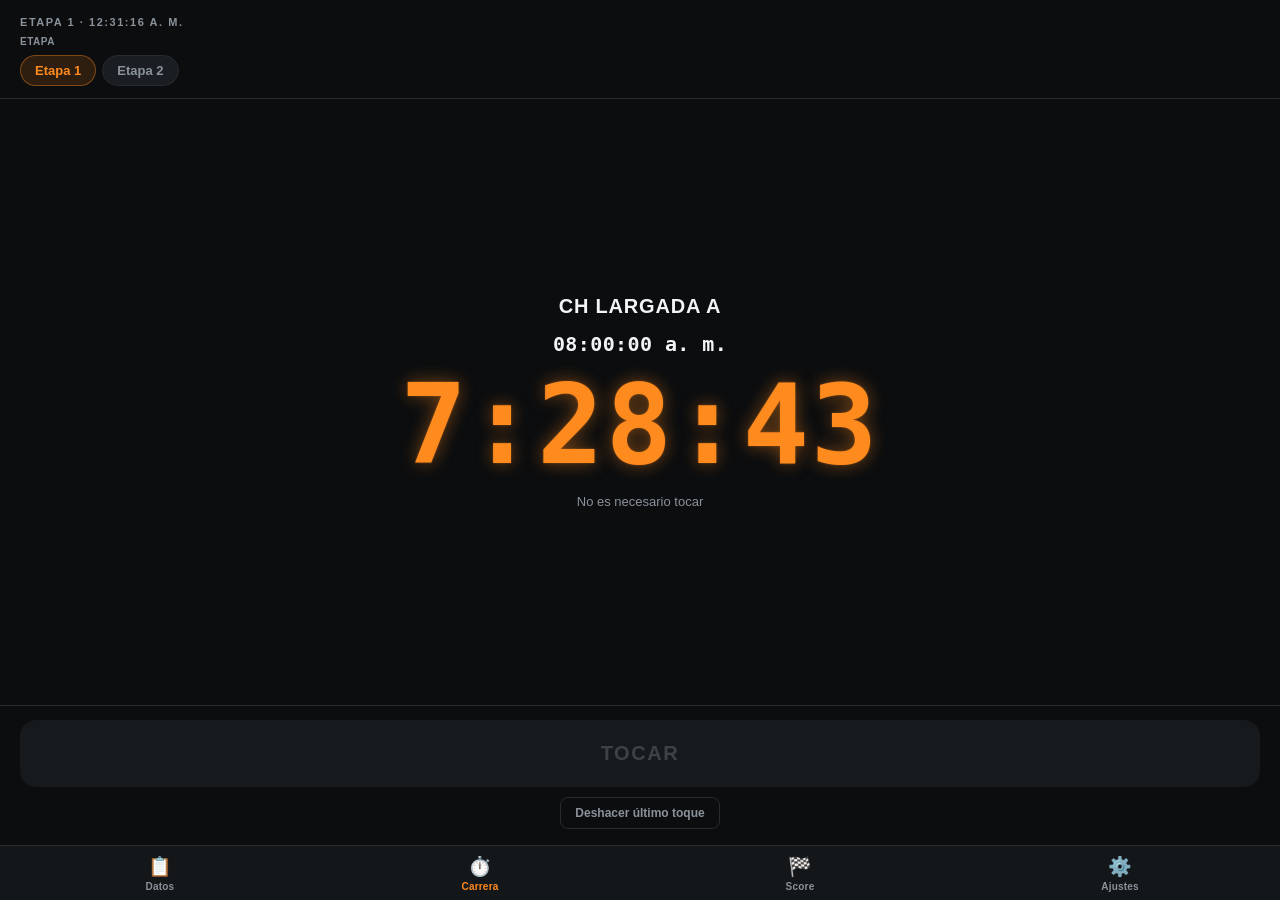
==== commit 90d19375: "Configurar horarios de largada/relargada al crear la etapa Antes la caja de horarios quedaba siempre" ====
--- a/index.html
+++ b/index.html
@@ -21,11 +21,6 @@
         <div class="subtitle">Arrastrá con ⠿ para reordenar. Tocá un renglón para editarlo.</div>
       </div>
       <div class="daytabs" id="dayTabs"></div>
-      <div class="horariosBox">
-        <h4>Horarios de la etapa (largada / relargada)</h4>
-        <div id="horariosList"></div>
-        <button class="addHorario" id="addHorarioBtn">+ Horario</button>
-      </div>
       <div class="list" id="list"></div>
       <div class="addrow">
         <button class="addbtn" id="addCH">+ CH</button>
--- a/css/app.css
+++ b/css/app.css
@@ -45,14 +45,8 @@
 .daytabWrap{display:inline-flex;align-items:center;gap:2px;}
 .daytabDel{background:none;border:none;color:var(--muted);font-size:12px;cursor:pointer;padding:2px 4px;}
 .daytabDel:hover{color:var(--red);}
-
-.horariosBox{margin:12px 16px 0;padding:12px 14px;background:var(--bg-panel);border:1px solid var(--line);border-radius:12px;}
-.horariosBox h4{margin:0 0 8px;font-size:12px;color:var(--muted);text-transform:uppercase;letter-spacing:.05em;font-weight:800;}
-.horarioItem{display:flex;align-items:center;gap:8px;margin-bottom:6px;}
-.horarioItem input.nombre{flex:1.2;font-family:var(--sans);background:var(--bg-panel-2);border:1px solid var(--line);color:var(--text);padding:7px 9px;border-radius:7px;font-size:13px;}
-.horarioItem button{background:none;border:none;color:var(--red);cursor:pointer;font-size:15px;padding:0 4px;}
-.addHorario{background:none;border:1px dashed var(--line);color:var(--muted);border-radius:8px;padding:6px 10px;font-size:12px;cursor:pointer;font-weight:700;}
-.addHorario:hover{color:var(--amber);border-color:var(--amber);}
+.daytabEdit{background:none;border:none;color:var(--muted);font-size:12px;cursor:pointer;padding:2px 4px;}
+.daytabEdit:hover{color:var(--amber);}
 
 .timepill{
   flex:1; background:var(--bg-panel-2); border:1px solid var(--line); color:var(--amber);
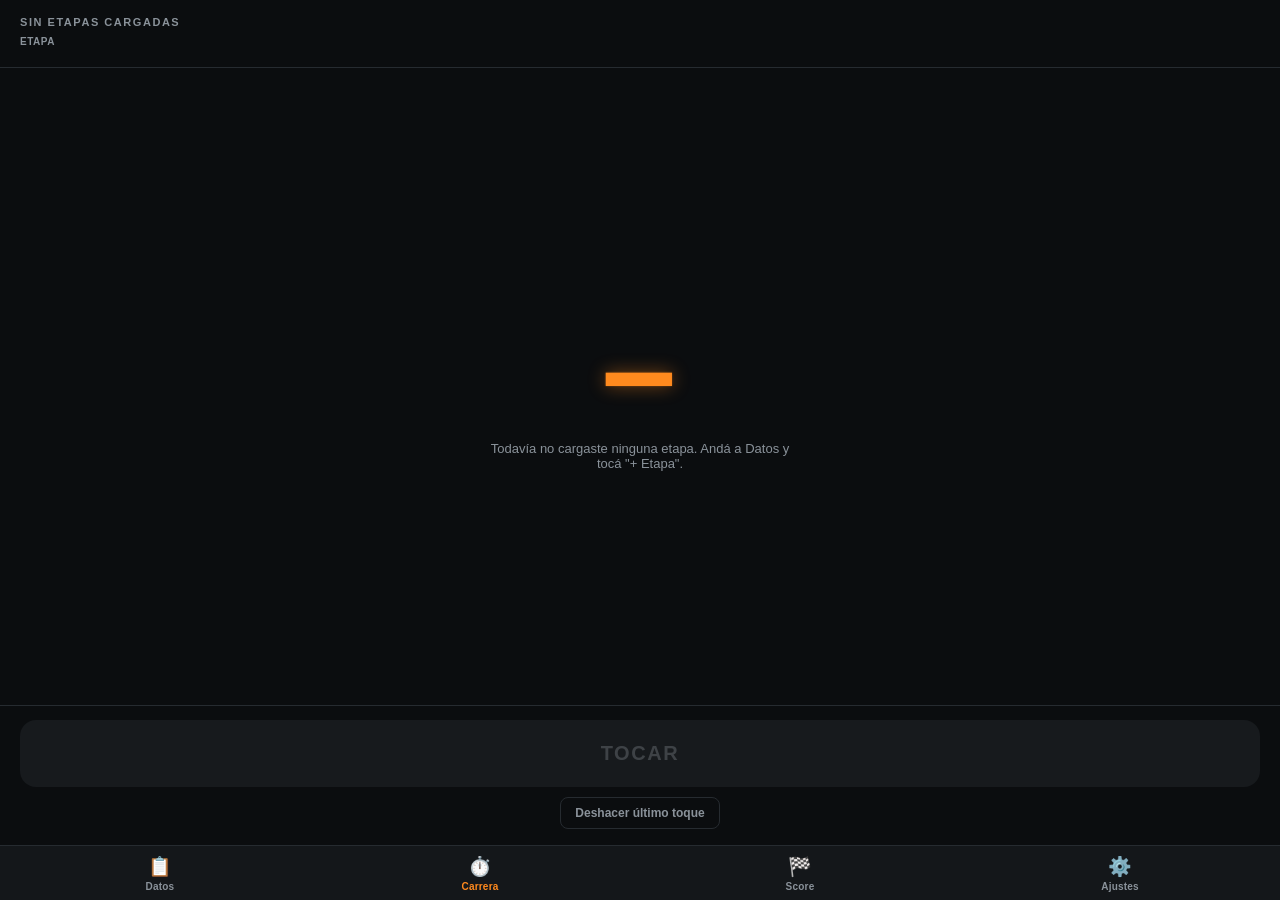
==== commit 646524c7: "Implementar disparador remoto para copiloto y piloto Los pulsadores Bluetooth se emparejan a nivel d" ====
--- a/index.html
+++ b/index.html
@@ -118,7 +118,7 @@
             </div>
             <div class="item">
               <div class="item-label"><span class="t">Pulsador copiloto</span></div>
-              <button class="pairbtn" id="pairCopiloto">Conectado</button>
+              <button class="pairbtn" id="pairCopiloto">Emparejar</button>
             </div>
             <div class="item" id="pairPilotoItem">
               <div class="item-label"><span class="t">Pulsador piloto</span></div>
--- a/css/app.css
+++ b/css/app.css
@@ -113,6 +113,16 @@
   padding:14px; border-radius:10px; border:none; background:var(--amber); color:#1a1204;
   font-weight:800; font-size:15px; cursor:pointer;
 }
+.tp-dateinput{
+  background:var(--bg-panel-2); border:1px solid var(--line); color:var(--text);
+  padding:14px 12px; border-radius:10px; font-family:var(--mono); font-size:19px;
+  text-align:center; color-scheme:dark;
+}
+.tp-cancel{
+  padding:10px; border-radius:10px; border:none; background:none; color:var(--muted);
+  font-weight:700; font-size:13px; cursor:pointer;
+}
+.tp-cancel:hover{color:var(--red);}
 
 /* ---------- Carrera ---------- */
 .race{flex:1;display:flex;flex-direction:column;background:var(--bg-app);position:relative;}
@@ -138,6 +148,13 @@
 }
 .digits.neg{color:var(--red); text-shadow:0 0 18px var(--red-glow);}
 .digits.critical{font-size:clamp(96px,26vw,168px); color:var(--red); text-shadow:0 0 30px var(--red-glow);}
+/* PC en marcha: el tamaño lo calcula JS (fitDigitsToStage en carrera.js) para
+   ocupar el máximo posible sin desbordar, ya que un clamp() fijo no puede
+   adaptarse al largo variable del texto ("0:45" vs "59:59"). No se define
+   font-size acá a propósito: un clamp() con vw/vh en este selector hace que
+   Chrome calcule mal el ancho intrínseco del flex item (se estira al 100%
+   del contenedor en vez de ajustarse al contenido) mientras JS todavía no
+   puso el font-size inline definitivo. */
 .hora-abs{font-family:var(--mono); font-weight:700; font-size:20px; color:var(--text); letter-spacing:.02em; display:none;}
 .hora-abs.show{display:block;}
 
@@ -174,7 +191,7 @@
 .noDescarteNote{margin:10px 16px 0;font-size:11px;color:var(--muted);background:var(--bg-panel);border:1px solid var(--line);padding:8px 10px;border-radius:8px;text-align:center;}
 .score-list{flex:1;overflow-y:auto;padding:10px 16px 6px;display:flex;flex-direction:column;gap:5px;scrollbar-width:none;-ms-overflow-style:none;}
 .score-list::-webkit-scrollbar{display:none;width:0;height:0;}
-.score-empty{margin:16px;padding:20px;text-align:center;color:var(--muted);font-size:13px;background:var(--bg-panel);border:1px solid var(--line);border-radius:12px;}
+.empty-note{margin:16px;padding:20px;text-align:center;color:var(--muted);font-size:13px;background:var(--bg-panel);border:1px solid var(--line);border-radius:12px;}
 .srow{background:var(--bg-panel);border:1px solid var(--line);border-radius:9px;padding:7px 12px;display:flex;align-items:center;gap:10px;}
 .srow.descartada{opacity:.45;}
 .pcnum{font-family:var(--mono);font-weight:800;color:var(--text);font-size:13px;width:52px;flex-shrink:0;}
@@ -244,4 +261,5 @@
   border-radius:8px; font-size:12px; font-weight:700; cursor:pointer;
 }
 .pairbtn.connected{color:var(--green); border-color:rgba(53,208,127,.4);}
+.pairbtn.capturing{color:var(--amber); border-color:rgba(255,138,30,.4); animation:pulse 1.1s ease-in-out infinite;}
 .disabled{opacity:.4; pointer-events:none;}
